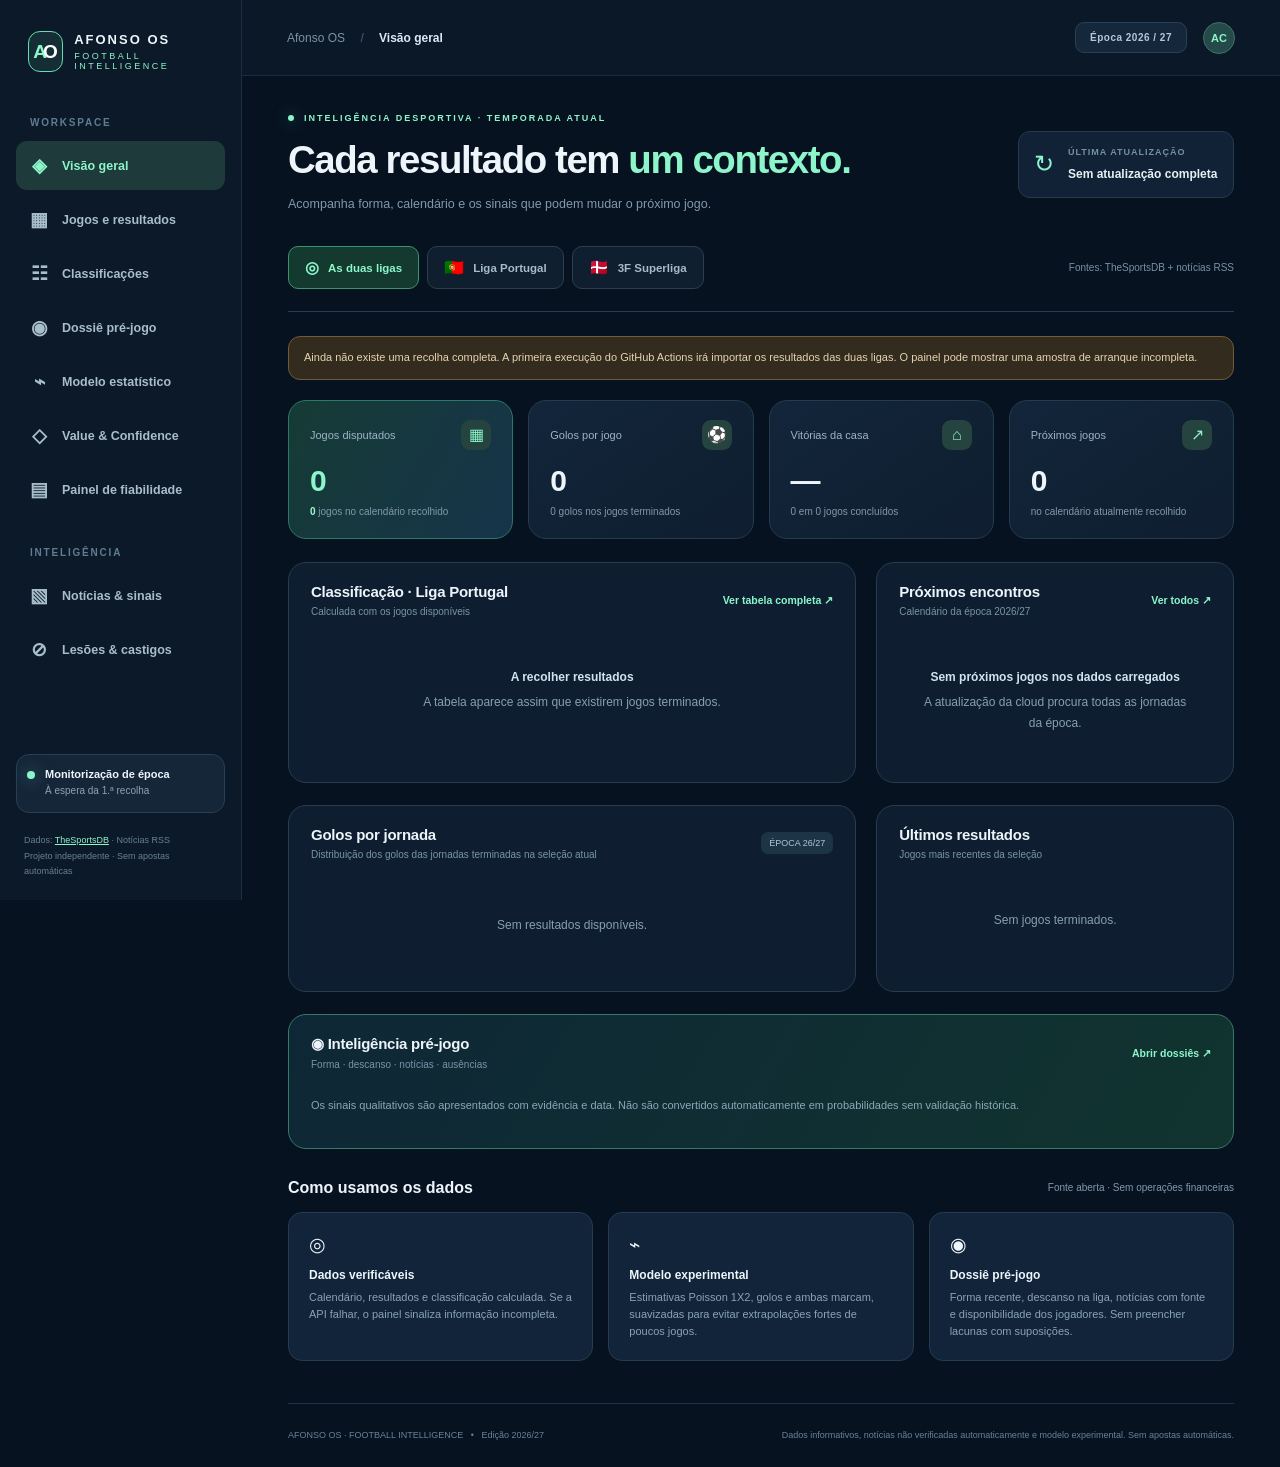
==== app/index.html @ 594c8b94 "ui(v5): add direct Value & Confidence simulator navigation" ====
<!doctype html>
<html lang="pt-PT">
<head>
  <meta charset="utf-8" />
  <meta name="viewport" content="width=device-width,initial-scale=1,viewport-fit=cover" />
  <meta name="theme-color" content="#081220" />
  <meta name="description" content="Afonso OS Football Lab — dados pré-jogo: resultados, forma, descanso, notícias, lesões e castigos nas ligas portuguesa e dinamarquesa." />
  <title>Afonso OS · Football Lab 26/27</title>
  <link rel="stylesheet" href="style.css" />
</head>
<body>
  <div class="shell">
    <aside class="sidebar" id="sidebar">
      <div class="brand"><div class="brand-symbol">A<span>O</span></div><div><b>AFONSO OS</b><small>FOOTBALL INTELLIGENCE</small></div></div>
      <div class="side-group-label">WORKSPACE</div>
      <nav class="side-nav" aria-label="Navegação principal">
        <button class="nav-item active" data-view="overview"><span class="nicon">◈</span> Visão geral</button>
        <button class="nav-item" data-view="matches"><span class="nicon">▦</span> Jogos e resultados</button>
        <button class="nav-item" data-view="table"><span class="nicon">☷</span> Classificações</button>
        <button class="nav-item" data-view="briefings"><span class="nicon">◉</span> Dossiê pré-jogo</button>
        <button class="nav-item" data-view="model"><span class="nicon">⌁</span> Modelo estatístico</button>
        <button class="nav-item" data-view="value"><span class="nicon">◇</span> Value &amp; Confidence</button>
        <button class="nav-item" data-view="reliability"><span class="nicon">▤</span> Painel de fiabilidade</button>
      </nav>
      <div class="side-group-label">INTELIGÊNCIA</div>
      <nav class="side-nav">
        <button class="nav-item" data-view="news"><span class="nicon">▧</span> Notícias & sinais</button>
        <button class="nav-item" data-view="absences"><span class="nicon">⊘</span> Lesões & castigos</button>
      </nav>
      <div class="side-bottom">
        <div class="status-card"><span class="pulse"></span><div><b>Monitorização de época</b><small id="side-status">A carregar dados…</small></div></div>
        <div class="sidebar-note">Dados: <a href="https://www.thesportsdb.com/" target="_blank" rel="noopener noreferrer">TheSportsDB</a> · Notícias RSS<br/>Projeto independente · Sem apostas automáticas</div>
      </div>
    </aside>

    <main class="main">
      <header class="topbar">
        <div class="top-left"><button id="menu-button" class="icon-button mobile-only" aria-label="Abrir menu">☰</button><div class="breadcrumb">Afonso OS <span>/</span> <b id="view-breadcrumb">Visão geral</b></div></div>
        <div class="top-right"><span class="pill pale">Época 2026 / 27</span><span class="avatar">AC</span></div>
      </header>
      <div class="content">
        <section class="intro">
          <div><div class="eyebrow"><span class="live-indicator"></span> INTELIGÊNCIA DESPORTIVA · TEMPORADA ATUAL</div><h1 id="page-title">A tua visão do futebol, <em>baseada em dados.</em></h1><p id="page-subtitle">Conhece os fatores que podem alterar um jogo: forma, descanso, notícias e disponibilidade dos jogadores.</p></div>
          <div class="sync-card"><span class="sync-icon">↻</span><div><small>ÚLTIMA ATUALIZAÇÃO</small><strong id="updated-at">A verificar…</strong></div></div>
        </section>

        <div class="league-filter" role="group" aria-label="Filtrar competição">
          <button data-league="all" class="league-pill active"><span class="league-flag">◎</span> As duas ligas</button>
          <button data-league="pt" class="league-pill"><span class="league-flag">🇵🇹</span> Liga Portugal</button>
          <button data-league="dk" class="league-pill"><span class="league-flag">🇩🇰</span> 3F Superliga</button>
          <span class="league-spacer"></span><span class="small-source">Fontes: TheSportsDB + notícias RSS</span>
        </div>

        <div id="warning" class="warning hidden" role="status"></div>
        <div id="view"></div>
        <footer class="footer"><span>AFONSO OS · FOOTBALL INTELLIGENCE <span class="dot-separator">•</span> Edição 2026/27</span><span>Dados informativos, notícias não verificadas automaticamente e modelo experimental. Sem apostas automáticas.</span></footer>
      </div>
    </main>
  </div>
  <script src="app.js" defer></script>
</body>
</html>
---- app/style.css ----
:root{--bg:#071220;--panel:#0e1d2e;--panel2:#12243a;--edge:#22374b;--text:#edf5fb;--muted:#8398ac;--mint:#8cf6ca;--mintdark:#164538;--gold:#e7bd78;--navy:#0a1726;--red:#ff9d9d;--radius:18px}*{box-sizing:border-box}html{scroll-behavior:smooth}body{margin:0;background:var(--bg);color:var(--text);font-family:Inter,-apple-system,BlinkMacSystemFont,"Segoe UI",Arial,sans-serif;-webkit-font-smoothing:antialiased}button,input,select{font:inherit}button{cursor:pointer}a{color:var(--mint)}.shell{min-height:100vh;display:flex}.sidebar{width:242px;background:#0c1929;border-right:1px solid #1a2d40;flex-shrink:0;display:flex;flex-direction:column;padding:28px 16px 20px;position:sticky;top:0;height:100vh}.brand{display:flex;align-items:center;gap:11px;padding:3px 12px 41px}.brand-symbol{display:flex;align-items:center;justify-content:center;width:41px;height:41px;border:1px solid #66dcb0;border-radius:12px;color:#8cf6ca;font-weight:900;font-size:19px;letter-spacing:-4px;padding-right:4px;background:#152e35}.brand-symbol span{color:white}.brand b{font-size:13px;letter-spacing:2px;display:block}.brand small{display:block;font-size:9px;letter-spacing:2.5px;color:var(--mint);margin-top:4px}.side-group-label{padding:0 14px;color:#5f7c91;font-size:10px;letter-spacing:1.8px;font-weight:750;margin:4px 0 13px}.side-nav{display:flex;flex-direction:column;gap:5px;margin-bottom:29px}.nav-item{text-align:left;display:flex;align-items:center;gap:14px;width:100%;padding:13px 14px;border-radius:11px;background:transparent;color:#a8bdca;border:0;font-size:12.5px;font-weight:600}.nav-item:hover{background:#172a3d;color:white}.nav-item.active{background:#1e3a3a;color:var(--mint)}.nicon{font-size:19px;display:inline-flex;align-items:center;justify-content:center;width:18px;font-weight:600}.integration-dot{margin-left:auto;width:7px;height:7px;border:1px solid #efc06b;border-radius:50%}.side-bottom{margin-top:auto}.status-card{display:flex;align-items:start;gap:10px;background:#152639;border:1px solid #264057;border-radius:13px;padding:13px 10px}.status-card b{font-size:11px;display:block}.status-card small{color:#8ba3b7;font-size:10px;line-height:1.6;margin-top:3px;display:block}.pulse,.live-indicator{width:8px;height:8px;border-radius:50%;background:var(--mint);box-shadow:0 0 15px #57deb889;display:inline-block;flex-shrink:0;margin-top:3px}.sidebar-note{font-size:9px;color:#688092;line-height:1.75;padding:20px 8px 0}.main{min-width:0;width:calc(100% - 242px)}.topbar{height:76px;border-bottom:1px solid #172b3e;display:flex;align-items:center;justify-content:space-between;padding:0 45px;background:#0b1828}.breadcrumb{font-size:12px;color:#7b92a6}.breadcrumb span{margin:0 12px;color:#476178}.breadcrumb b{font-weight:600;color:#dceaf4}.top-right,.top-left{display:flex;align-items:center;gap:16px}.pill{display:inline-flex;border-radius:9px;padding:9px 14px;font-size:10px;letter-spacing:.5px;font-weight:750}.pill.pale{background:#15283b;border:1px solid #284057;color:#b3c7d8}.avatar{height:32px;width:32px;border-radius:50%;background:#244b49;color:var(--mint);display:flex;align-items:center;justify-content:center;font-size:11px;font-weight:700;border:1px solid #3f7166}.content{max-width:1470px;margin:auto;padding:37px 46px 25px}.intro{display:flex;justify-content:space-between;align-items:center;gap:20px;margin-bottom:31px}.eyebrow{font-size:9px;color:var(--mint);letter-spacing:2px;font-weight:800;display:flex;align-items:center;gap:10px;margin-bottom:15px}.eyebrow .live-indicator{width:6px;height:6px;margin:0}h1{font-size:clamp(27px,3vw,39px);letter-spacing:-1.4px;line-height:1.17;margin:0 0 11px;font-weight:780}h1 em{font-style:normal;color:var(--mint)}.intro p{font-size:12.5px;color:var(--muted);margin:0;line-height:1.7}.sync-card{display:flex;align-items:center;gap:14px;min-width:216px;border:1px solid #263a4b;background:#112236;border-radius:12px;padding:15px}.sync-icon{font-size:24px;color:var(--mint)}.sync-card small{display:block;color:#7490a6;font-size:9px;font-weight:800;letter-spacing:1px;margin-bottom:7px}.sync-card strong{font-size:12px;color:#e6f1f5;font-weight:600}.league-filter{border-bottom:1px solid #273c4e;display:flex;align-items:center;gap:8px;padding-bottom:22px;margin-bottom:24px;flex-wrap:wrap}.league-pill{border:1px solid #2b3e50;border-radius:10px;background:#101f30;color:#a7bbcb;display:flex;align-items:center;gap:9px;padding:11px 16px;font-size:11.5px;font-weight:650}.league-pill.active{background:#14392f;color:var(--mint);border-color:#3a936c}.league-pill:hover{border-color:#67b89d}.league-flag{font-size:16px}.league-spacer{flex:1}.small-source{font-size:10px;color:#7990a4}.cards{display:grid;grid-template-columns:repeat(4,minmax(0,1fr));gap:15px;margin:20px 0 23px}.stat-card{background:linear-gradient(145deg,#12253a,#0f1e30);border:1px solid #253c4e;border-radius:var(--radius);padding:19px 21px;min-width:0;position:relative;overflow:hidden}.stat-card .stat-top{font-size:11px;color:#9cb4c5;display:flex;justify-content:space-between;align-items:center;gap:8px}.stat-icon{width:30px;height:30px;display:flex;align-items:center;justify-content:center;border-radius:9px;background:#25433f;color:var(--mint);font-size:16px}.stat-num{font-size:30px;font-weight:780;letter-spacing:-1px;margin:14px 0 7px}.stat-detail{color:#7f98aa;font-size:10px;line-height:1.4}.stat-detail b{color:#a0f9d4}.stat-card.featured{background:linear-gradient(120deg,#153b35,#16344a);border-color:#2e786b}.stat-card.featured .stat-num{color:var(--mint)}.split{display:grid;grid-template-columns:minmax(0,1.35fr) minmax(285px,.85fr);gap:20px;margin-bottom:22px}.panel{border:1px solid #273c4f;border-radius:var(--radius);background:#0e1e30;overflow:hidden;min-width:0}.panel-header{padding:20px 22px 16px;display:flex;align-items:center;justify-content:space-between;gap:12px}.panel-header h2{font-size:15px;letter-spacing:-.25px;font-weight:720;margin:0}.panel-header p{font-size:10px;color:#7894a8;margin:6px 0 0}.link-button{border:0;background:none;color:var(--mint);font-size:10.5px;font-weight:700;padding:6px 0;white-space:nowrap}.table-scroll{overflow-x:auto;width:100%}table{border-collapse:collapse;width:100%;white-space:nowrap;text-align:left}th{font-size:10px;text-transform:uppercase;letter-spacing:.8px;color:#6e889b;padding:12px 18px;border-bottom:1px solid #24394b;font-weight:750}td{padding:12px 18px;border-bottom:1px solid #1c3042;font-size:11px;color:#c8d9e5}tr:last-child td{border-bottom:0}tbody tr:hover{background:#14283b}td.team-cell{font-weight:730;color:#e4eff7}.rank{color:#6b889c;font-weight:700;display:inline-block;min-width:24px}.rank.top{color:var(--mint)}.tiny-shield{height:22px;width:22px;min-width:22px;display:inline-flex;align-items:center;justify-content:center;background:#233f50;border-radius:7px;font-size:10px;font-weight:800;color:#e2f4f6;margin-right:9px}.team-name{display:inline-flex;align-items:center}.text-right{text-align:right}.points{font-weight:800;color:#eff9f4}.form-cell{display:flex;gap:3px}.form-dot{width:18px;height:18px;border-radius:5px;display:inline-flex;align-items:center;justify-content:center;font-size:9px;font-weight:800;background:#314556;color:#d5e6ef}.form-dot.w{background:#1c5b46;color:#9bffd0}.form-dot.l{background:#5a2c3a;color:#ffc1c3}.form-dot.d{background:#4f4931;color:#ffe0a5}.match-list{padding:0 18px 15px}.match-item{display:flex;align-items:center;gap:10px;border:1px solid #233b4b;border-radius:11px;background:#122638;margin-bottom:9px;padding:15px 13px;min-width:0}.match-date{font-size:9px;line-height:1.5;color:#869fb0;width:68px;flex-shrink:0}.match-clubs{min-width:0;flex:1;font-size:11px;font-weight:700;display:grid;gap:5px}.match-clubs div{display:flex;justify-content:space-between;gap:12px;min-width:0}.match-clubs strong{overflow:hidden;text-overflow:ellipsis;white-space:nowrap}.score{font-size:14px;font-weight:800;color:var(--mint);min-width:17px;text-align:center}.match-pill{font-size:8px;letter-spacing:.3px;color:#a3bad0;background:#20384c;padding:5px 7px;border-radius:7px}.match-league{font-size:9px;color:#7895aa}.empty{padding:34px 24px;color:#879fb1;font-size:12px;text-align:center;line-height:1.7}.empty b{display:block;color:#d0e5f0;margin-bottom:5px}.section-heading{display:flex;justify-content:space-between;align-items:center;gap:10px;margin:30px 0 15px}.section-heading h2{font-size:16px;margin:0}.section-heading small{color:var(--muted);font-size:10px}.insights{display:grid;grid-template-columns:repeat(3,minmax(0,1fr));gap:15px;margin-bottom:24px}.insight-card{border-radius:14px;background:#112439;border:1px solid #253c4f;padding:20px;min-height:148px}.insight-icon{font-size:19px;margin-bottom:12px}.insight-card h3{font-size:12px;font-weight:750;margin:0 0 7px}.insight-card p{font-size:11px;color:#8aa3b3;line-height:1.55;margin:0}.warning{border:1px solid #6e5b37;border-radius:12px;padding:12px 15px;background:#332b1e;color:#e6d4af;font-size:11px;line-height:1.6;margin:4px 0 20px}.warning.hidden{display:none}.footer{display:flex;align-items:center;justify-content:space-between;gap:10px;border-top:1px solid #1e3244;margin-top:42px;padding-top:24px;font-size:9px;line-height:1.6;color:#668399}.dot-separator{margin:0 5px}.toolbar{display:flex;justify-content:space-between;align-items:center;gap:12px;margin-bottom:18px;flex-wrap:wrap}.searchbox,.filter-select,.input{background:#13273b;border:1px solid #304458;color:#e6f1f6;border-radius:10px;padding:11px 12px;font-size:12px;outline:none}.searchbox{width:260px;max-width:100%}.filter-select{min-width:145px}.input{width:100%}.searchbox:focus,.filter-select:focus,.input:focus{border-color:#79d9b2}.input::placeholder{color:#718da2}.grid-2{display:grid;grid-template-columns:1fr 1fr;gap:18px}.pill-label{border-radius:8px;padding:6px 9px;font-size:9px;font-weight:700;color:#adf1d4;background:#1b473a;display:inline-block}.subhead{font-size:13px;color:#e6f5fb;font-weight:750;margin:0 0 8px}.muted{font-size:11px;line-height:1.6;color:#8da7b7}.body-pad{padding:22px}.choice-label{display:block;font-size:10px;color:#9fb5c3;font-weight:650;margin:0 0 8px}.field{margin-bottom:16px}.primary-button{background:#88f3c4;border:1px solid #88f3c4;color:#0b2720;border-radius:10px;font-size:11px;padding:12px 17px;font-weight:800}.primary-button:hover{background:#aafcdb}.secondary-button{background:#172d40;color:#c9e1e9;border:1px solid #345064;border-radius:10px;font-size:11px;padding:12px 17px;font-weight:750}.secondary-button:hover{background:#204158}.prob-row{display:grid;grid-template-columns:77px 1fr 50px;align-items:center;gap:12px;margin:17px 0;font-size:11px}.prob-bar{background:#23394b;height:10px;border-radius:99px;overflow:hidden}.prob-bar>span{display:block;background:linear-gradient(90deg,#469a87,#8bf6ca);height:100%;border-radius:99px}.prob-row b{text-align:right}.callout{padding:17px;background:#17302e;border:1px solid #31594e;border-radius:12px;color:#b9e9dc;font-size:11px;line-height:1.6}.link-external{display:inline-flex;align-items:center;gap:8px;border:1px solid #446b59;background:#193c32;color:#9af7cc;border-radius:10px;padding:12px 15px;font-size:11px;font-weight:800;text-decoration:none}.link-external:hover{background:#285c4b}.odds-grid{display:grid;grid-template-columns:repeat(3,1fr);gap:12px}.odds-grid label{font-size:10px;color:#98afbd;display:block}.odds-grid input{margin-top:8px}.ev-output{margin-top:17px}.ev-item{display:flex;justify-content:space-between;align-items:center;padding:12px 0;border-bottom:1px solid #274354;font-size:11px}.ev-item:last-child{border-bottom:none}.ev-item b{font-weight:850}.negative{color:#ffaaa6}.positive{color:#95f5c3}.chart-bars{display:flex;align-items:end;gap:7px;height:125px;padding:10px 0 0}.chart-bar-wrap{display:flex;flex-direction:column;align-items:center;flex:1;height:100%;min-width:0;justify-content:end}.chart-bar{width:100%;max-width:32px;min-height:3px;background:linear-gradient(180deg,#96f9d2,#348c83);border-radius:5px 5px 1px 1px}.chart-label{height:18px;font-size:9px;margin-top:7px;color:#7f9aac;white-space:nowrap}.chart-val{font-size:9px;color:#bce4d3;margin-bottom:4px}.tag{font-size:9px;background:#1d3447;padding:6px 8px;border-radius:7px;color:#aec6d6}.detail-stack{display:flex;gap:7px;flex-wrap:wrap;margin-bottom:12px}.section-row{display:flex;justify-content:space-between;gap:12px;align-items:center;margin-bottom:9px}.mobile-only{display:none}.table-chip{font-size:9px;color:#a9bfce;border:1px solid #345066;border-radius:7px;padding:4px 7px}.model-note{margin-top:20px}.stat-caption{font-size:10px;color:#7d98aa;margin-top:7px}.big-prob{display:flex;gap:12px;margin:14px 0 20px}.big-prob>div{flex:1;background:#193045;border:1px solid #2e495a;padding:13px;border-radius:10px;text-align:center}.big-prob b{display:block;font-size:21px;color:#a4f5d1;margin-bottom:4px}.big-prob small{font-size:10px;color:#9cb6c4}.result-score{font-weight:900;color:#e6f7eb;font-size:14px}.limit-note{color:#e6c48c;background:#3d3223;border:1px solid #6b5537;border-radius:10px;padding:13px;font-size:11px;line-height:1.7}.nowrap{white-space:nowrap}
@media(max-width:1160px){.content{padding:29px}.topbar{padding:0 29px}.cards{grid-template-columns:repeat(2,minmax(0,1fr))}.split{grid-template-columns:1fr}.insights{grid-template-columns:1fr 1fr}.sync-card{min-width:190px}}
@media(max-width:800px){.sidebar{position:fixed;z-index:15;top:0;left:0;transform:translateX(-101%);transition:transform .2s;box-shadow:20px 0 60px #0008}.sidebar.open{transform:translateX(0)}.main{width:100%}.mobile-only{display:inline-flex}.topbar{padding:0 18px;height:61px}.content{padding:25px 18px}.intro{align-items:flex-start}.sync-card{display:none}.breadcrumb{font-size:11px}.icon-button{border:1px solid #2e4558;border-radius:7px;padding:7px;background:#183045;color:#d3e6ec}.pill.pale{font-size:9px;padding:8px}.league-pill{padding:10px 12px}.footer{flex-direction:column;align-items:start}.grid-2{grid-template-columns:1fr}}
@media(max-width:480px){h1{font-size:30px;line-height:1.2}.cards{gap:10px}.stat-card{padding:15px 12px}.stat-num{font-size:27px}.stat-top{font-size:10px}.insights{grid-template-columns:1fr}.match-date{width:54px}.panel-header{padding:18px 16px}.odds-grid{gap:6px}.odds-grid input{padding:9px 6px}.content{padding:22px 13px}.league-filter{gap:7px}.league-pill{font-size:10px}.league-spacer,.small-source{display:none}}

/* Football Intelligence v2 */
.intel-banner{margin:8px 0 20px;border-color:#377a68;background:linear-gradient(120deg,#0e2736,#11342f)}
.intel-callout{margin:7px 0 20px}.intel-callout b{display:block;margin-bottom:5px}
.compact-cards{grid-template-columns:repeat(2,minmax(0,1fr))}.text-status{font-size:15px!important;letter-spacing:0!important}
.intelligence-list{padding:0 17px 15px;max-height:720px;overflow:auto}
.news-item{padding:16px 7px;border-bottom:1px solid #23394b}.news-item:last-child{border:0}
.news-meta{display:flex;align-items:center;flex-wrap:wrap;gap:8px;color:#829eaf;font-size:10px;margin-bottom:9px}
.chip{display:inline-block;border:1px solid #365167;background:#1a3446;color:#c5dce7;border-radius:7px;padding:5px 8px;font-size:9px;white-space:nowrap}
.chip-dark{color:#8df2c6;background:#1d3b36;border-color:#315d50}
.news-title{font-size:12px;font-weight:750;line-height:1.5;color:#e5f8ef;text-decoration:none}.news-title:hover{text-decoration:underline}
.news-detail{font-size:10px;color:#8ca7b7;margin-top:8px;line-height:1.6}.news-detail b{color:#ecc68d}
.absence-row{padding:15px 7px;border-bottom:1px solid #23394b;display:flex;justify-content:space-between;gap:12px}
.absence-row strong{font-size:12px}.absence-info{display:flex;flex-direction:column;align-items:end;gap:7px;text-align:right}
.news-source{font-size:10px;color:#8ef1c7}.source-note{margin:15px 0;color:#7b97aa;font-size:11px;line-height:1.6}
.brief-head{border:1px solid #2f5a59;background:linear-gradient(115deg,#133d37,#143049);border-radius:14px;padding:22px;margin-bottom:18px}
.brief-head h2{font-size:22px;margin:13px 0 6px}.brief-head .versus{font-size:13px;color:#9ab2c6;padding:0 9px}
.snapshot-pair{display:grid;grid-template-columns:repeat(2,minmax(0,1fr));gap:18px;margin-bottom:18px}
.team-snapshot{background:#102438;border:1px solid #2a4154;border-radius:14px;padding:20px;min-width:0}
.team-snapshot h3{font-size:15px;margin:0 0 14px}.snap-grid{display:grid;grid-template-columns:1fr 1fr;gap:11px}
.snap-grid>div{padding:11px 12px;border-radius:9px;background:#1b3347}
.snap-grid strong{display:block;font-size:13px;color:#b5fbd9;white-space:nowrap;overflow:hidden;text-overflow:ellipsis}
.snap-grid small{display:block;font-size:9px;color:#9ab0c0;margin-top:6px;line-height:1.35}
.snap-foot{font-size:10px;color:#9fb7c7;margin-top:15px}.risk-strip{padding:10px;background:#4a3525;color:#f8d19a;font-size:10px;border-radius:8px;margin-top:12px}
@media(max-width:800px){.snapshot-pair{grid-template-columns:1fr}.absence-row{flex-direction:column}.absence-info{align-items:start;text-align:left}}
@media(max-width:480px){.compact-cards{grid-template-columns:1fr}.brief-head h2{font-size:18px}.snap-grid{gap:7px}.snap-grid>div{padding:9px}}


/* Football Intelligence v3: probability distribution and market signal */
.fi-prob-section{margin:16px 0 19px}
.fi-prob-legend{display:flex;justify-content:space-between;flex-wrap:wrap;gap:8px 12px;margin-bottom:10px;color:#adc5d6;font-size:11px}
.fi-prob-legend span{display:inline-flex;align-items:center;gap:6px}
.fi-prob-legend strong{color:#eff9ff;font-variant-numeric:tabular-nums}
.fi-dot{display:inline-block;width:9px;height:9px;border-radius:50%;flex:none}
.fi-home{background:#37b795}
.fi-draw{background:#e0b35c}
.fi-away{background:#6e99df}
.fi-prob-strip{display:flex;overflow:hidden;min-height:18px;border-radius:999px;background:#21374b;box-shadow:inset 0 1px 2px #0005}
.fi-prob-strip span{display:block;min-width:0;transition:width .35s ease}
.fi-prob-strip span+span{border-left:2px solid #0a1e2b}
.fi-market-card{padding:16px 17px;margin:18px 0;border-radius:13px;background:#102d35;border:1px solid #326c6b}
.fi-market-title{display:flex;align-items:center;justify-content:space-between;gap:9px;margin-bottom:9px;color:#c6dfdf;font-size:11px;font-weight:700}
.fi-market-tag{font-size:9px;letter-spacing:.055em;color:#b4f5dd;border:1px solid #427e77;border-radius:5px;padding:5px 7px;white-space:nowrap}
.fi-market-card>strong{display:block;color:#ebfff6;font-size:14px;line-height:1.5}
.fi-market-details{color:#b8e7d7;font-size:11px;margin-top:9px}
.fi-market-card p{color:#9fb5bd;line-height:1.6;font-size:10px;margin:10px 0 0}
@media(max-width:540px){.fi-prob-legend{font-size:10px}.fi-market-card{padding:13px}.fi-market-title{align-items:start}.fi-prob-strip{min-height:16px}}

/* v3.1 markets derived from free historical goal scores */
.fi-extra{margin:18px 0;border:1px solid #29475b;border-radius:13px;padding:16px;background:#0d2434}
.fi-extra-head h3{margin:0 0 5px;font-size:14px;color:#e7f6fc}
.fi-extra-head p{margin:0 0 14px;color:#9ab3c3;font-size:11px}
.fi-extra-grid{display:grid;grid-template-columns:repeat(2,minmax(0,1fr));gap:9px}
.fi-extra-item{border:1px solid #284356;background:#132f40;border-radius:9px;padding:11px;min-width:0}
.fi-extra-item small{display:block;text-transform:uppercase;letter-spacing:.07em;color:#8cadc1;font-size:9px}
.fi-extra-item strong{display:block;font-size:11px;color:#edf9ff;margin:7px 0}
.fi-extra-item div{display:flex;justify-content:space-between;gap:10px;align-items:center;font-size:10px;color:#a6c5cc}
.fi-extra-item b{font-size:15px;color:#95f3d2;font-variant-numeric:tabular-nums}
.fi-extra-note{margin-top:13px;font-size:10px;line-height:1.5}
@media(max-width:520px){.fi-extra{padding:12px}.fi-extra-grid{grid-template-columns:1fr}.fi-extra-item div{gap:5px}}


/* v3.2: market-by-market backtesting */
.fi-audit-panel{margin-top:20px;overflow:hidden}
.fi-audit-panel>.body-pad>p{line-height:1.65}
.fi-audit-group{border:1px solid #284457;border-radius:10px;background:#102838;margin-top:12px;overflow:hidden}
.fi-audit-group>summary{cursor:pointer;list-style:none;padding:14px 16px;display:flex;justify-content:space-between;align-items:center;font-size:12px;font-weight:700;color:#ddf1fa}
.fi-audit-group>summary::-webkit-details-marker{display:none}
.fi-audit-group>summary:after{content:"⌄";color:#9db8cb;margin-left:8px}
.fi-audit-group[open]>summary:after{content:"⌃"}
.fi-audit-group>summary span{font-size:10px;color:#8ba9bb;font-weight:400}
.fi-audit-group .table-scroll{padding:0 10px 12px}
.fi-audit-group table{font-variant-numeric:tabular-nums;min-width:520px}
.fi-audit-group table th,.fi-audit-group table td{padding:10px 8px}
.fi-market-name{min-width:135px}
.fi-market-name small{display:block;margin-top:5px;color:#9bb4c4;font-size:9px;font-weight:400}
.fi-bin-details{margin-top:6px}
.fi-bin-details summary{cursor:pointer;color:#98dcca;font-size:9px}
.fi-bin-details>div{display:flex;flex-direction:column;gap:3px;font-size:9px;line-height:1.5;margin-top:6px;color:#a4bdcd}
.fi-extra-item em{display:block;font-style:normal;color:#a9c6cf;font-size:9px;margin-top:7px;line-height:1.3}


/* Football Intelligence v4 — reliability (without misleading red/green verdicts) */
.fi-rel-panel{margin-top:4px}
.fi-reliability-top{display:grid;grid-template-columns:minmax(0,1.6fr) minmax(170px,1fr);gap:14px;align-items:start}
.fi-reliability-primary label{display:block;font-size:11px;color:#b9d5e4;font-weight:650;margin-bottom:9px}
.fi-reliability-primary select{width:100%;max-width:410px}
.fi-reliability-primary p{margin:12px 0 0;font-size:10px;line-height:1.6}
.fi-rel-status{border:1px solid #3d6577;border-radius:11px;padding:16px;background:#142e40}
.fi-rel-status small{color:#9ebcc8;font-size:9px;letter-spacing:.08em}
.fi-rel-status strong{display:block;font-size:16px;margin:9px 0;color:#f0f8fa}
.fi-rel-status span{color:#a8c2cc;font-size:11px}
.fi-reliability-kpis{display:grid;grid-template-columns:repeat(4,minmax(0,1fr));gap:10px;margin:19px 0}
.fi-reliability-kpis>div{background:#142d40;padding:15px;border:1px solid #2d485b;border-radius:10px;min-width:0}
.fi-reliability-kpis small{display:block;color:#9eb7c6;font-size:10px;line-height:1.4}
.fi-reliability-kpis strong{display:block;font-size:19px;color:#e8f7f8;margin-top:8px;font-variant-numeric:tabular-nums}
.fi-rel-caveat{font-size:10px;line-height:1.6}
.fi-rel-grid{display:grid;grid-template-columns:1fr 1fr;gap:15px;margin-top:18px}
.fi-rel-column{background:#10293c;border:1px solid #29485b;border-radius:12px;padding:16px;min-width:0}
.fi-rel-column h3,.fi-rel-seasons h3,.fi-rel-ledger h3{font-size:13px;color:#e3f3f6;margin:0 0 14px}
.fi-calib-legend{display:flex;align-items:center;gap:6px;flex-wrap:wrap;margin-bottom:17px;font-size:10px;color:#9cbdcc}
.fi-calib-pred-color,.fi-calib-real-color{width:10px;height:10px;border-radius:50%}
.fi-calib-pred-color{background:#5c9bdf}.fi-calib-real-color{background:#37b795;margin-left:6px}
.fi-calibration-row{margin-bottom:14px}
.fi-calib-meta{display:flex;justify-content:space-between;gap:10px;color:#b7d0df;font-size:10px;margin-bottom:7px}
.fi-calib-meta span+span{font-size:9px;color:#8faebf;text-align:right}
.fi-calib-track{height:8px;background:#213d53;border-radius:100px;margin-top:4px;overflow:hidden}
.fi-calib-track span{display:block;height:100%;border-radius:100px}
.fi-calib-pred{background:#5c9bdf}.fi-calib-real{background:#37b795}
.fi-rel-seasons,.fi-rel-ledger{margin-top:20px;background:#0f2738;border:1px solid #2b485a;border-radius:12px;padding:16px}
.fi-season-grid{display:grid;grid-template-columns:repeat(5,minmax(0,1fr));gap:9px}
.fi-season{background:#193549;border-radius:9px;padding:12px;min-width:0}
.fi-season strong{display:block;color:#ebf6fd;font-size:12px}
.fi-season span{display:block;font-size:11px;margin:8px 0;color:#c5dbe6}
.fi-season small{font-size:10px;color:#9eafba}
.fi-rel-ledger .fi-reliability-kpis{grid-template-columns:repeat(2,minmax(0,1fr))}
@media(max-width:960px){.fi-rel-grid{grid-template-columns:1fr}.fi-season-grid{grid-template-columns:repeat(3,minmax(0,1fr))}}
@media(max-width:650px){.fi-reliability-top{grid-template-columns:1fr}.fi-reliability-kpis{grid-template-columns:repeat(2,minmax(0,1fr))}.fi-season-grid{grid-template-columns:repeat(2,minmax(0,1fr))}.fi-calib-meta{flex-direction:column;gap:3px}}

/* v4.1 Data integrity and independent test panel */
.fi-v41-panel{margin-top:20px}
.fi-v41-storage{padding:15px 17px;border-radius:10px;background:#122f42;border:1px solid #365b6c;margin-bottom:17px}
.fi-v41-storage strong{display:block;font-size:12px;color:#d8f3f4}
.fi-v41-storage p{font-size:10px;line-height:1.6;color:#adc2cf;margin:7px 0 0}
.fi-v41-two{display:grid;grid-template-columns:repeat(2,minmax(0,1fr));gap:13px}
.fi-v41-box{border:1px solid #294a5d;background:#102b3b;border-radius:12px;padding:16px;min-width:0}
.fi-v41-box h3{font-size:13px;color:#e1f3f6;margin:0 0 12px}
.fi-v41-box p{font-size:11px;line-height:1.6}
.fi-v41-box .table-scroll table{min-width:320px}
.fi-v41-box .table-scroll td,.fi-v41-box .table-scroll th{font-size:10px;padding:9px 6px}
.fi-v41-stages{display:grid;grid-template-columns:repeat(3,minmax(0,1fr));gap:7px;margin:12px 0}
.fi-v41-stages span{background:#1a394b;border-radius:8px;padding:10px;color:#a7c2d0;font-size:10px;line-height:1.7}
.fi-v41-stages b{color:#e4f6fa;font-size:12px}
.fi-v41-kpis{display:grid;grid-template-columns:repeat(2,minmax(0,1fr));gap:7px;margin:15px 0}
.fi-v41-kpis div{background:#193b49;padding:11px;border-radius:8px}
.fi-v41-kpis small{display:block;font-size:9px;color:#9db8c5}
.fi-v41-kpis b{display:block;font-size:16px;color:#e4f7f3;margin-top:7px}
@media(max-width:760px){.fi-v41-two{grid-template-columns:1fr}}

.fi-v41-scraper{padding:15px 17px;margin-bottom:16px;border:1px solid #365b6c;border-radius:10px;background:#142e3e}
.fi-v41-scraper h3{font-size:13px;color:#d7f0f2;margin:0 0 9px}
.fi-v41-scraper p{font-size:10px;line-height:1.5;margin:6px 0}
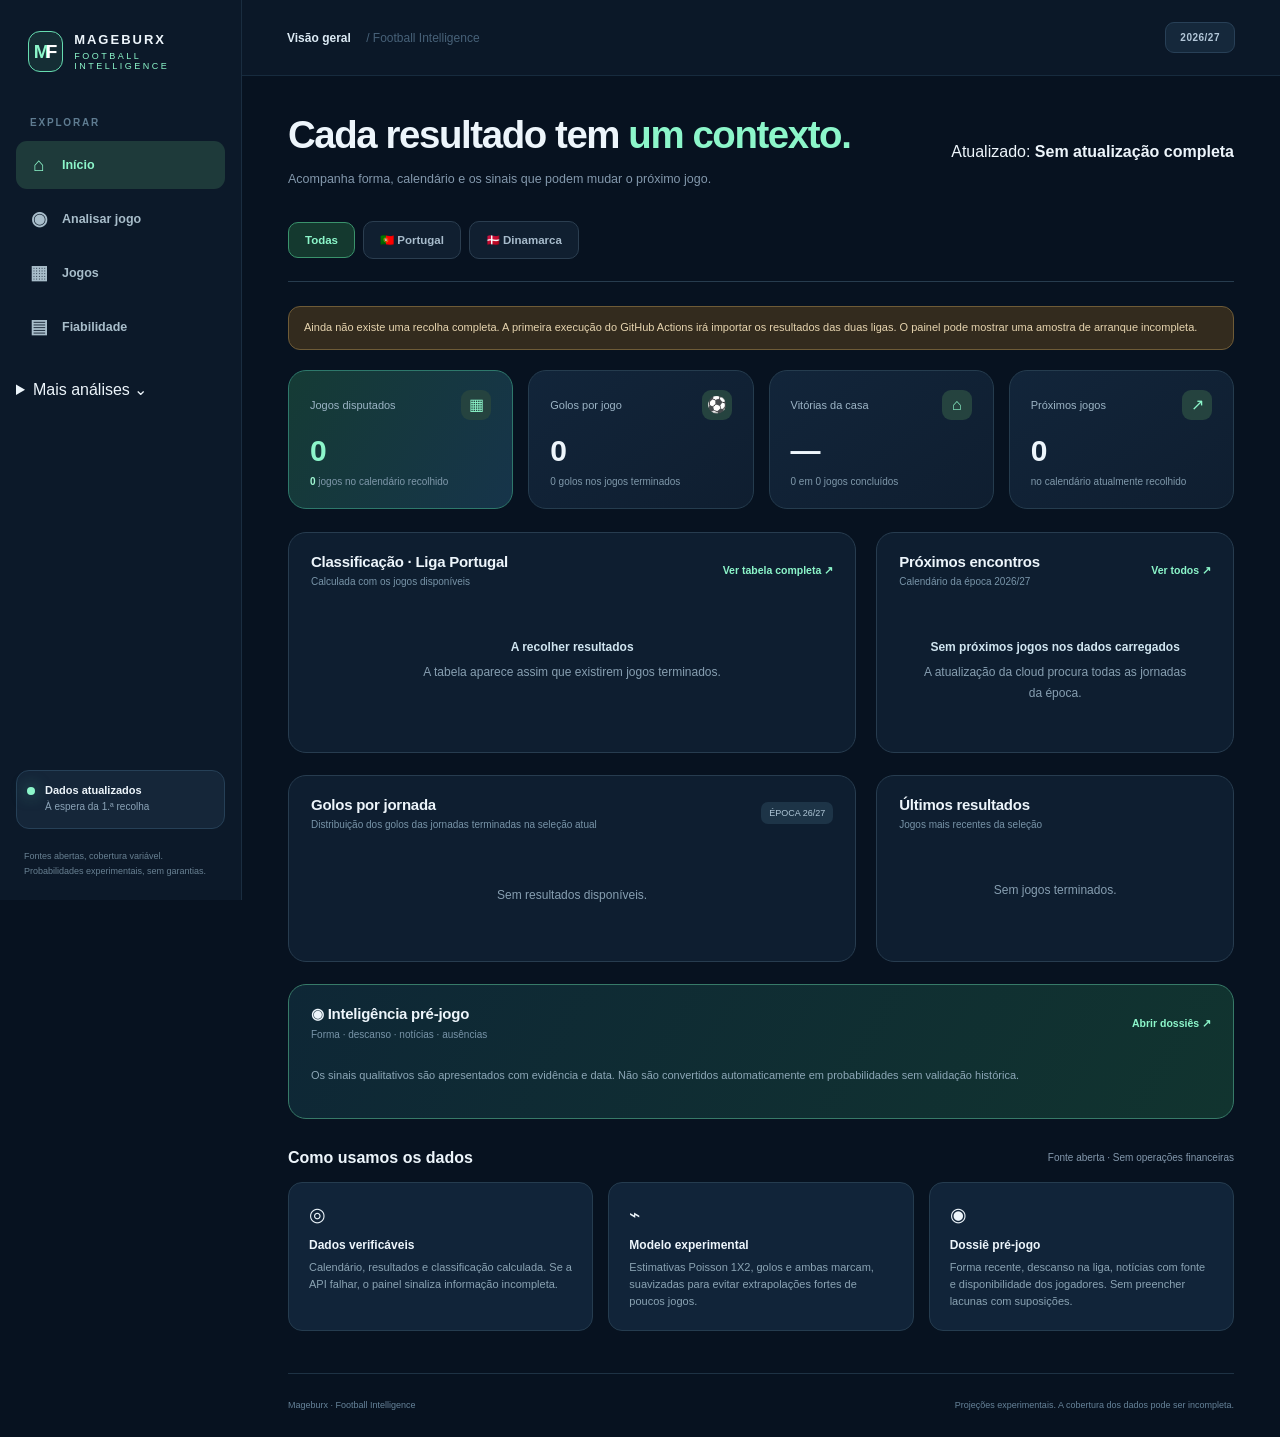
==== commit a030f028: "ui: clear four-entry navigation and simplified responsive shell" ====
--- a/app/index.html
+++ b/app/index.html
@@ -1,59 +1,63 @@
 <!doctype html>
 <html lang="pt-PT">
 <head>
-  <meta charset="utf-8" />
-  <meta name="viewport" content="width=device-width,initial-scale=1,viewport-fit=cover" />
-  <meta name="theme-color" content="#081220" />
-  <meta name="description" content="Afonso OS Football Lab — dados pré-jogo: resultados, forma, descanso, notícias, lesões e castigos nas ligas portuguesa e dinamarquesa." />
-  <title>Afonso OS · Football Lab 26/27</title>
-  <link rel="stylesheet" href="style.css" />
+  <meta charset="utf-8">
+  <meta name="viewport" content="width=device-width,initial-scale=1,viewport-fit=cover">
+  <meta name="theme-color" content="#0a1724">
+  <meta name="description" content="Mageburx Football Intelligence: próximo jogo, probabilidades e fiabilidade com transparência.">
+  <title>Mageburx · Football Intelligence</title>
+  <link rel="stylesheet" href="style.css">
 </head>
 <body>
   <div class="shell">
-    <aside class="sidebar" id="sidebar">
-      <div class="brand"><div class="brand-symbol">A<span>O</span></div><div><b>AFONSO OS</b><small>FOOTBALL INTELLIGENCE</small></div></div>
-      <div class="side-group-label">WORKSPACE</div>
-      <nav class="side-nav" aria-label="Navegação principal">
-        <button class="nav-item active" data-view="overview"><span class="nicon">◈</span> Visão geral</button>
-        <button class="nav-item" data-view="matches"><span class="nicon">▦</span> Jogos e resultados</button>
-        <button class="nav-item" data-view="table"><span class="nicon">☷</span> Classificações</button>
-        <button class="nav-item" data-view="briefings"><span class="nicon">◉</span> Dossiê pré-jogo</button>
-        <button class="nav-item" data-view="model"><span class="nicon">⌁</span> Modelo estatístico</button>
-        <button class="nav-item" data-view="value"><span class="nicon">◇</span> Value &amp; Confidence</button>
-        <button class="nav-item" data-view="reliability"><span class="nicon">▤</span> Painel de fiabilidade</button>
+    <aside class="sidebar" id="sidebar" aria-label="Menu principal">
+      <div class="brand"><div class="brand-symbol">M<span>F</span></div><div><b>MAGEBURX</b><small>FOOTBALL INTELLIGENCE</small></div></div>
+      <div class="side-group-label">EXPLORAR</div>
+      <nav class="side-nav" aria-label="Secções principais">
+        <button class="nav-item active" data-view="overview"><span class="nicon">⌂</span> Início</button>
+        <button class="nav-item" data-view="briefings"><span class="nicon">◉</span> Analisar jogo</button>
+        <button class="nav-item" data-view="matches"><span class="nicon">▦</span> Jogos</button>
+        <button class="nav-item" data-view="reliability"><span class="nicon">▤</span> Fiabilidade</button>
       </nav>
-      <div class="side-group-label">INTELIGÊNCIA</div>
-      <nav class="side-nav">
-        <button class="nav-item" data-view="news"><span class="nicon">▧</span> Notícias & sinais</button>
-        <button class="nav-item" data-view="absences"><span class="nicon">⊘</span> Lesões & castigos</button>
-      </nav>
+      <details id="advanced-menu" class="advanced-menu">
+        <summary>Mais análises <span aria-hidden="true">⌄</span></summary>
+        <nav class="side-nav" aria-label="Análises adicionais">
+          <button class="nav-item" data-view="table">Classificações</button>
+          <button class="nav-item" data-view="model">Modelo estatístico</button>
+          <button class="nav-item" data-view="news">Notícias</button>
+          <button class="nav-item" data-view="absences">Lesões e castigos</button>
+          <button class="nav-item" data-view="value">Simulador de mercados</button>
+        </nav>
+      </details>
       <div class="side-bottom">
-        <div class="status-card"><span class="pulse"></span><div><b>Monitorização de época</b><small id="side-status">A carregar dados…</small></div></div>
-        <div class="sidebar-note">Dados: <a href="https://www.thesportsdb.com/" target="_blank" rel="noopener noreferrer">TheSportsDB</a> · Notícias RSS<br/>Projeto independente · Sem apostas automáticas</div>
+        <div class="status-card"><span class="pulse"></span><div><b>Dados atualizados</b><small id="side-status">A verificar…</small></div></div>
+        <div class="sidebar-note">Fontes abertas, cobertura variável. Probabilidades experimentais, sem garantias.</div>
       </div>
     </aside>
-
     <main class="main">
       <header class="topbar">
-        <div class="top-left"><button id="menu-button" class="icon-button mobile-only" aria-label="Abrir menu">☰</button><div class="breadcrumb">Afonso OS <span>/</span> <b id="view-breadcrumb">Visão geral</b></div></div>
-        <div class="top-right"><span class="pill pale">Época 2026 / 27</span><span class="avatar">AC</span></div>
+        <div class="top-left">
+          <button id="menu-button" class="icon-button mobile-only" aria-controls="sidebar" aria-expanded="false" aria-label="Abrir menu">☰</button>
+          <div class="breadcrumb"><b id="view-breadcrumb">Início</b><span class="breadcrumb-meta"> / Football Intelligence</span></div>
+        </div>
+        <div class="top-right"><span class="pill pale">2026/27</span></div>
       </header>
       <div class="content">
         <section class="intro">
-          <div><div class="eyebrow"><span class="live-indicator"></span> INTELIGÊNCIA DESPORTIVA · TEMPORADA ATUAL</div><h1 id="page-title">A tua visão do futebol, <em>baseada em dados.</em></h1><p id="page-subtitle">Conhece os fatores que podem alterar um jogo: forma, descanso, notícias e disponibilidade dos jogadores.</p></div>
-          <div class="sync-card"><span class="sync-icon">↻</span><div><small>ÚLTIMA ATUALIZAÇÃO</small><strong id="updated-at">A verificar…</strong></div></div>
+          <div>
+            <h1 id="page-title">O próximo jogo. <em>Sem ruído.</em></h1>
+            <p id="page-subtitle">As probabilidades essenciais e a informação que interessa, no mesmo sítio.</p>
+          </div>
+          <div class="sync-inline" aria-label="Hora da última atualização">Atualizado: <strong id="updated-at">A verificar…</strong></div>
         </section>
-
         <div class="league-filter" role="group" aria-label="Filtrar competição">
-          <button data-league="all" class="league-pill active"><span class="league-flag">◎</span> As duas ligas</button>
-          <button data-league="pt" class="league-pill"><span class="league-flag">🇵🇹</span> Liga Portugal</button>
-          <button data-league="dk" class="league-pill"><span class="league-flag">🇩🇰</span> 3F Superliga</button>
-          <span class="league-spacer"></span><span class="small-source">Fontes: TheSportsDB + notícias RSS</span>
+          <button data-league="all" class="league-pill active">Todas</button>
+          <button data-league="pt" class="league-pill">🇵🇹 Portugal</button>
+          <button data-league="dk" class="league-pill">🇩🇰 Dinamarca</button>
         </div>
-
         <div id="warning" class="warning hidden" role="status"></div>
         <div id="view"></div>
-        <footer class="footer"><span>AFONSO OS · FOOTBALL INTELLIGENCE <span class="dot-separator">•</span> Edição 2026/27</span><span>Dados informativos, notícias não verificadas automaticamente e modelo experimental. Sem apostas automáticas.</span></footer>
+        <footer class="footer"><span>Mageburx · Football Intelligence</span><span>Projeções experimentais. A cobertura dos dados pode ser incompleta.</span></footer>
       </div>
     </main>
   </div>
--- a/app/style.css
+++ b/app/style.css
@@ -144,3 +144,68 @@
 .fi-v41-scraper{padding:15px 17px;margin-bottom:16px;border:1px solid #365b6c;border-radius:10px;background:#142e3e}
 .fi-v41-scraper h3{font-size:13px;color:#d7f0f2;margin:0 0 9px}
 .fi-v41-scraper p{font-size:10px;line-height:1.5;margin:6px 0}
+
+
+/* v5 — Manual odds research, calibration and evidence-first comparison */
+.fi-v5-grid{display:grid;grid-template-columns:minmax(0,1.35fr) minmax(0,.85fr);gap:18px;align-items:start}
+.fi-v5-grid>.panel{min-width:0;overflow:hidden}
+.fi-v5-grid .body-pad>.input,.fi-v5-grid .body-pad>select{width:100%}
+.fi-v5-field{margin:18px 0 14px;display:flex;flex-direction:column;gap:8px}
+.fi-v5-field>label,.fi-v5-odds>label{font-size:10px;font-weight:700;color:#a9c4d0;letter-spacing:.035em}
+.fi-v5-field .input{width:100%}
+.fi-v5-analysis{background:#0d2737;border:1px solid #2b4b60;border-radius:13px;padding:16px;margin:15px 0 0}
+.fi-v5-top{display:flex;justify-content:space-between;align-items:flex-start;gap:11px;margin-bottom:16px}
+.fi-v5-top small{display:block;font-size:10px;color:#98b3c2}
+.fi-v5-top h3{margin:7px 0 0;font-size:17px;color:#ecf8fc}
+.fi-v5-state{font-size:9px;color:#b9d2da;background:#254454;padding:7px;border-radius:5px;white-space:nowrap}
+.fi-v5-prob{display:grid;grid-template-columns:repeat(3,minmax(0,1fr));gap:9px}
+.fi-v5-prob>div,.fi-v5-result>div{background:#183647;border:1px solid #355265;padding:12px;border-radius:9px;min-width:0}
+.fi-v5-prob small,.fi-v5-result small{display:block;color:#a6bcca;font-size:10px;line-height:1.5}
+.fi-v5-prob strong,.fi-v5-result strong{display:block;color:#e4f8fb;font-size:19px;margin-top:9px;font-variant-numeric:tabular-nums}
+.fi-v5-odds{margin:16px 0 12px;display:flex;flex-direction:column;gap:8px}
+.fi-v5-odds .input{max-width:230px}
+.fi-v5-result{display:grid;grid-template-columns:repeat(2,minmax(0,1fr));gap:10px;margin:12px 0}
+.fi-v5-source{font-size:10px;line-height:1.5;margin:12px 0 0}
+.fi-v5-confidence{border:1px solid #5c6a68;background:#1d323a;border-radius:10px;padding:13px;margin-top:18px}
+.fi-v5-confidence>strong{color:#eff1e5;font-size:12px}
+.fi-v5-confidence p,.fi-v5-confidence li{font-size:10px;line-height:1.65;color:#b4c4c7}
+.fi-v5-confidence p{margin:8px 0}
+.fi-v5-confidence ul{margin:8px 0 0;padding-left:17px}
+.fi-v5-steps{display:grid;grid-template-columns:repeat(3,minmax(0,1fr));gap:7px;margin:13px 0 18px}
+.fi-v5-steps>div{padding:10px;background:#143447;border:1px solid #345163;border-radius:8px;min-width:0}
+.fi-v5-steps b{display:block;font-size:14px;color:#e6f6fa}
+.fi-v5-steps span{display:block;font-size:9px;line-height:1.45;color:#9cbbcc;margin-top:6px}
+.fi-v5-grid .body-pad>.muted{font-size:11px;line-height:1.7}
+@media(max-width:1020px){.fi-v5-grid{grid-template-columns:1fr}}
+@media(max-width:530px){.fi-v5-analysis{padding:11px}.fi-v5-prob{grid-template-columns:1fr}.fi-v5-prob>div{display:flex;justify-content:space-between;align-items:center;gap:7px}.fi-v5-prob strong{margin:0}.fi-v5-result{grid-template-columns:1fr}.fi-v5-top{flex-direction:column;gap:8px}}
+
+
+/* v5.1 — context factors and historical ablation */
+.fi-factor-panel{margin-top:19px;overflow:hidden}
+.fi-factor-panel .body-pad{min-width:0}
+.fi-factor-panel .table-scroll{margin:17px 0}
+.fi-factor-panel .table-scroll table{min-width:520px}
+.fi-factor-panel .table-scroll td,.fi-factor-panel .table-scroll th{font-size:11px;padding:11px 9px}
+.fi-factor-panel td small{display:block;color:#8dacae;font-size:9px;margin-top:5px}
+.fi-factor-kpis{display:grid;grid-template-columns:repeat(2,minmax(0,1fr));gap:10px;margin-bottom:15px}
+.fi-factor-kpis>div{border:1px solid #365368;border-radius:9px;background:#153449;padding:14px}
+.fi-factor-kpis small{display:block;color:#9db6c7;font-size:10px}
+.fi-factor-kpis strong{display:block;margin-top:10px;color:#e3f5f7;font-size:14px;line-height:1.5}
+.fi-factor-subtitle{font-size:14px;color:#dff1f5;margin:16px 0 11px}
+.fi-factor-teams{display:grid;grid-template-columns:repeat(2,minmax(0,1fr));gap:10px}
+.fi-factor-team{background:#153347;border:1px solid #2b4e63;border-radius:9px;padding:14px;display:flex;flex-direction:column;gap:9px}
+.fi-factor-team b{font-size:13px;color:#e1f4f7}
+.fi-factor-team span{font-size:11px;color:#b0c7d1}
+.fi-factor-note{font-size:11px;line-height:1.7;margin:15px 0}
+@media(max-width:560px){.fi-factor-kpis,.fi-factor-teams{grid-template-columns:1fr}}
+
+
+/* v5.2 — Portuguese cups, UEFA schedule and verified pre-match lineup context */
+.fi-multi-panel{margin-top:18px;overflow:hidden}
+.fi-multi-panel .body-pad{min-width:0}
+.fi-multi-panel .fi-factor-teams{margin:14px 0}
+.fi-comp-sources{display:flex;flex-wrap:wrap;gap:8px;margin:13px 0}
+.fi-comp-source{display:inline-flex;align-items:center;background:#17394b;border:1px solid #36586a;border-radius:7px;padding:7px 9px;font-size:10px;color:#bfe5e5}
+.fi-lineup-status{padding:13px 15px;background:#162f42;border:1px solid #34566a;border-radius:9px;margin-top:14px}
+.fi-lineup-status strong{font-size:12px;color:#e5f3f5}
+.fi-lineup-status p{font-size:11px;color:#acc8d6;margin:7px 0 0;line-height:1.65}
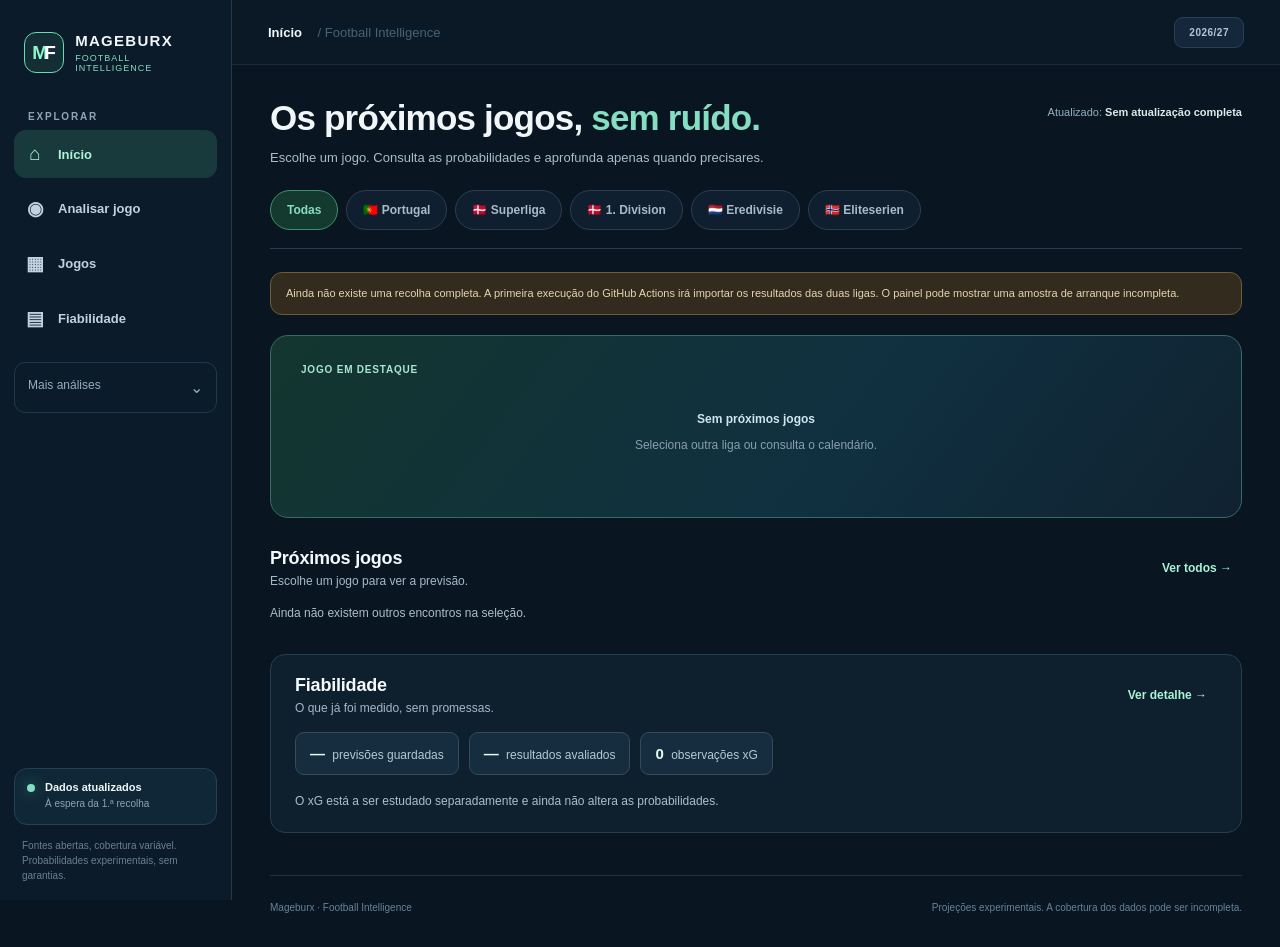
==== commit 86949af1: "ui: expose Dutch, Danish First Division and Norwegian league filters" ====
--- a/app/index.html
+++ b/app/index.html
@@ -53,7 +53,10 @@
         <div class="league-filter" role="group" aria-label="Filtrar competição">
           <button data-league="all" class="league-pill active">Todas</button>
           <button data-league="pt" class="league-pill">🇵🇹 Portugal</button>
-          <button data-league="dk" class="league-pill">🇩🇰 Dinamarca</button>
+          <button data-league="dk" class="league-pill">🇩🇰 Superliga</button>
+          <button data-league="dk2" class="league-pill">🇩🇰 1. Division</button>
+          <button data-league="nl" class="league-pill">🇳🇱 Eredivisie</button>
+          <button data-league="no" class="league-pill">🇳🇴 Eliteserien</button>
         </div>
         <div id="warning" class="warning hidden" role="status"></div>
         <div id="view"></div>
--- a/app/style.css
+++ b/app/style.css
@@ -209,3 +209,131 @@
 .fi-lineup-status{padding:13px 15px;background:#162f42;border:1px solid #34566a;border-radius:9px;margin-top:14px}
 .fi-lineup-status strong{font-size:12px;color:#e5f3f5}
 .fi-lineup-status p{font-size:11px;color:#acc8d6;margin:7px 0 0;line-height:1.65}
+
+
+/* Mageburx 6.0 — calm, match-first experience. Existing research panels remain
+   available but no longer dominate the primary user journey. */
+:root{--bg:#091521;--panel:#0f2130;--panel2:#122b3d;--edge:#294455;--text:#f1f7f9;--muted:#a8bdca;--mint:#85dec1}
+.sidebar{width:232px;background:#0b1b29;border-right:1px solid #223a4a;padding:28px 14px 17px}
+.main{width:calc(100% - 232px)}
+.brand{padding:4px 10px 34px}
+.brand b{font-size:15px;letter-spacing:1.3px}
+.brand small{letter-spacing:1px;font-size:9px}
+.side-group-label{color:#8ea7b6;margin-bottom:8px}
+.side-nav{gap:6px;margin-bottom:12px}
+.nav-item{font-size:13px;padding:13px 12px;color:#c2d2de;border-radius:12px;min-height:44px}
+.nav-item.active{background:#183a3d;color:#aff4d7}
+.nav-item:focus-visible,.league-pill:focus-visible,.ux-primary:focus-visible,
+.ux-fixture:focus-visible,.ux-link:focus-visible,.advanced-menu summary:focus-visible,
+.ux-details summary:focus-visible{outline:2px solid #a4ffdc;outline-offset:3px}
+.advanced-menu{margin:7px 0}
+.advanced-menu>summary{list-style:none;cursor:pointer;display:flex;justify-content:space-between;
+  padding:15px 13px;color:#94adbb;border:1px solid #213847;border-radius:11px;font-size:12px}
+.advanced-menu>summary::-webkit-details-marker{display:none}
+.advanced-menu[open]>summary{color:#daf0ec;background:#102837;border-color:#305062}
+.advanced-menu>summary span{font-size:16px}
+.advanced-menu .side-nav{margin:8px 0 0 8px;padding:0 0 0 10px;border-left:1px solid #355366}
+.advanced-menu .nav-item{font-size:12px;min-height:38px;padding:10px 12px}
+.sidebar-note{font-size:10px;line-height:1.5;padding:13px 8px 0}
+.status-card{padding:12px;background:#102737}
+.topbar{height:65px;background:#0b1926;padding:0 36px}
+.breadcrumb{font-size:13px;color:#cddfe7}.breadcrumb b{color:#f1f8fb}
+.breadcrumb-meta{color:#667d8a}
+.content{max-width:1120px;padding:32px 38px}
+.intro{align-items:flex-start;margin-bottom:22px}
+.intro h1{font-size:clamp(27px,3vw,35px);line-height:1.22;letter-spacing:-.8px;margin-bottom:8px}
+.intro p{font-size:13px;max-width:620px;line-height:1.55}
+.sync-inline{font-size:11px;color:#94b0bf;padding-top:9px;white-space:nowrap}
+.sync-inline strong{color:#ddeae9;font-weight:600}
+.league-filter{padding-bottom:18px;margin-bottom:23px;gap:8px}
+.league-pill{font-size:12px;padding:10px 16px;border-radius:999px;min-height:40px}
+.footer{font-size:10px;line-height:1.5}
+.panel{background:#0f2231;border-color:#284052}
+.ux-hero{padding:28px 30px;background:linear-gradient(128deg,#14362f 0%,#103040 58%,#102231 100%);border-color:#376a62}
+.ux-hero-top{display:flex;justify-content:space-between;gap:15px;align-items:center;font-size:10px;color:#a8e7d1;font-weight:750;letter-spacing:.8px}
+.ux-hero-top small{font-size:12px;font-weight:500;color:#c5d9de;letter-spacing:0}
+.ux-hero h2{font-size:clamp(20px,2.5vw,29px);line-height:1.32;letter-spacing:-.7px;margin:20px 0 9px;color:#fff}
+.ux-hero h2 em,.ux-analysis h2 em{font-style:normal;color:#8eafbb;font-weight:500}
+.ux-hero>p,.ux-desc{color:#b0c7cf;font-size:13px;line-height:1.55;margin:0 0 20px}
+.ux-prob-grid{display:grid;grid-template-columns:repeat(3,minmax(0,1fr));gap:10px;margin:22px 0 14px}
+.ux-prob{padding:17px;border:1px solid #43646b;border-radius:13px;background:#152f3e}
+.ux-prob small{display:block;font-size:12px;color:#c3d4db}
+.ux-prob strong{display:block;margin-top:9px;font-size:clamp(20px,2.7vw,31px);color:#edfdf8;font-variant-numeric:tabular-nums}
+.ux-prob-track{height:12px;border-radius:999px;overflow:hidden;display:flex;background:#253848}
+.ux-prob-track span:nth-child(1){background:#80dfb8}
+.ux-prob-track span:nth-child(2){background:#e5bc77}
+.ux-prob-track span:nth-child(3){background:#7b9dcb}
+.ux-hero-actions{display:flex;align-items:center;gap:18px;flex-wrap:wrap;margin-top:22px}
+.ux-hero-actions small{color:#aac2c7;font-size:11px}
+.ux-primary{padding:13px 21px;min-height:44px;border:0;background:#9ce9cd;color:#092b2a;border-radius:11px;font-size:13px;font-weight:800}
+.ux-primary:hover{background:#c2ffea}
+.ux-home-section{margin:30px 0}
+.ux-heading{display:flex;align-items:center;justify-content:space-between;gap:18px;margin-bottom:15px}
+.ux-heading h2{margin:0 0 5px;font-size:18px;color:#f4f9fb;letter-spacing:-.2px}
+.ux-heading p{margin:0;font-size:12px;color:#a3b9c9}
+.ux-link{border:0;background:none;color:#aaf4d4;font-size:12px;font-weight:700;padding:10px;white-space:nowrap}
+.ux-fixtures{display:grid;grid-template-columns:repeat(2,minmax(0,1fr));gap:12px}
+.ux-fixture{display:flex;flex-direction:column;align-items:flex-start;gap:10px;text-align:left;border:1px solid #2a4655;
+  border-radius:14px;padding:18px;background:#122a3b;min-width:0;color:inherit;min-height:130px}
+.ux-fixture:hover{border-color:#63aa9b;background:#173344}
+.ux-fixture small{color:#a7c0cd;font-size:11px}
+.ux-fixture strong{font-size:15px;line-height:1.4;color:#f2f8fa;font-weight:720}
+.ux-fixture strong span{color:#819aa8;font-weight:400;font-size:12px}
+.ux-fixture-link{color:#a2f3d7;font-size:12px;font-weight:700;margin-top:auto}
+.ux-muted-section{padding:20px 24px;background:#0e202e;border:1px solid #263d4e;border-radius:15px}
+.ux-stats{display:flex;gap:10px;flex-wrap:wrap;margin:17px 0}
+.ux-stats span{font-size:12px;color:#b4cbd2;border:1px solid #324d5a;border-radius:9px;background:#152d3e;padding:12px 14px}
+.ux-stats b{color:#e5faf1;font-size:15px;margin-right:4px}
+.ux-note{font-size:12px;line-height:1.65;color:#aabfca;margin:16px 0 0}
+.ux-picker{margin-bottom:16px}
+.ux-picker .body-pad{padding:19px 23px}
+.ux-picker .choice-label{font-size:11px}
+.ux-picker select{min-height:46px;font-size:13px}
+.ux-analysis{margin-bottom:17px}
+.ux-analysis .body-pad{padding:28px 30px}
+.ux-analysis h2{font-size:clamp(21px,2.6vw,29px);margin:12px 0}
+.ux-eyebrow{color:#9de4c6;font-size:11px;font-weight:700}
+.ux-context-grid{display:grid;grid-template-columns:1fr 1fr;gap:10px;margin-top:20px}
+.ux-context-grid>div{background:#173244;border:1px solid #355467;border-radius:11px;padding:16px}
+.ux-context-grid small,.ux-metric-grid small{display:block;color:#9db7c4;font-size:11px;margin-bottom:8px}
+.ux-context-grid b{font-size:14px;color:#e5f4f6}
+.ux-details{border:1px solid #2b4556;border-radius:14px;margin:18px 0;background:#102636;overflow:hidden}
+.ux-details>summary{cursor:pointer;padding:20px 24px;list-style:none;font-weight:740;color:#c6eee2;display:flex;gap:8px;justify-content:space-between;align-items:center}
+.ux-details>summary::-webkit-details-marker{display:none}
+.ux-details>summary:after{content:"⌄";font-size:18px}
+.ux-details[open]>summary:after{content:"⌃"}
+.ux-details>summary small{font-weight:400;color:#a8becc;font-size:11px}
+.ux-expanded{padding:18px;border-top:1px solid #2a4757}
+.ux-expanded>.panel{margin-bottom:14px}
+.ux-reliability{margin:0 0 18px}
+.ux-reliability .body-pad{padding:25px 29px}
+.ux-reliability h2{font-size:19px;letter-spacing:-.2px;margin:0 0 8px}
+.ux-reliability p{font-size:12px;line-height:1.65;color:#a9c1cd}
+.ux-metric-grid{display:grid;grid-template-columns:repeat(4,minmax(0,1fr));gap:12px;margin:21px 0}
+.ux-metric-grid>div{background:#152f42;border:1px solid #314d60;border-radius:12px;padding:16px}
+.ux-metric-grid strong{display:block;color:#f2fafd;font-size:25px;font-variant-numeric:tabular-nums}
+.ux-xg-card{background:#102c34}
+.ux-xg-card strong{color:#c6fbdf}
+@media(max-width:1100px){.sync-inline{display:none}}
+@media(max-width:800px){
+  .sidebar{width:265px}.main{width:100%}.content{padding:23px 20px}
+  .topbar{padding:0 20px;height:60px}.intro h1{font-size:29px}
+  .ux-hero{padding:24px}.ux-analysis .body-pad{padding:23px}
+  .ux-prob-grid{gap:7px}.ux-prob{padding:14px 12px}
+}
+@media(max-width:560px){
+  .content{padding:19px 14px}.intro{margin-bottom:17px}
+  .ux-hero{padding:20px 17px}.ux-hero-top{flex-wrap:wrap}
+  .ux-hero h2{font-size:23px}.ux-prob strong{font-size:23px}
+  .ux-fixtures{grid-template-columns:1fr}.ux-fixture{min-height:106px;padding:15px}
+  .ux-metric-grid{grid-template-columns:repeat(2,minmax(0,1fr))}
+  .ux-context-grid{grid-template-columns:1fr}
+  .ux-hero-actions{align-items:stretch}.ux-primary{width:100%}
+  .ux-heading{gap:10px}.ux-heading h2{font-size:17px}
+  .ux-details>summary{flex-wrap:wrap;font-size:13px;padding:16px}
+  .ux-expanded{padding:8px}
+  .ux-analysis .body-pad{padding:20px 16px}
+  .league-pill{padding:9px 12px;font-size:11px}
+  .breadcrumb-meta{display:none}
+}
+@media(prefers-reduced-motion:reduce){*,*::before,*::after{scroll-behavior:auto!important;transition:none!important}}
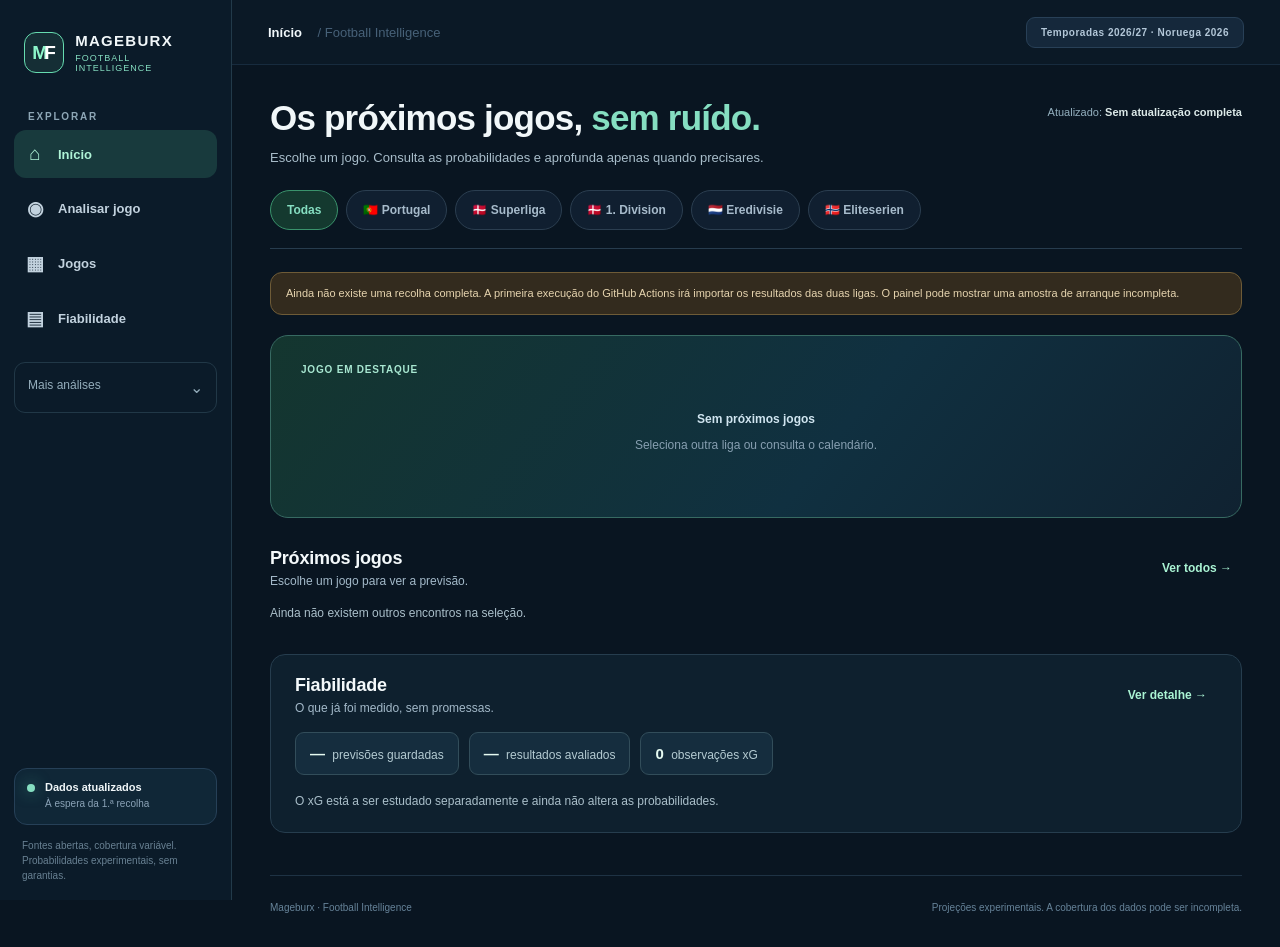
==== commit 47d1ee5c: "ui: identify Norway calendar-year season in header" ====
--- a/app/index.html
+++ b/app/index.html
@@ -40,7 +40,7 @@
           <button id="menu-button" class="icon-button mobile-only" aria-controls="sidebar" aria-expanded="false" aria-label="Abrir menu">☰</button>
           <div class="breadcrumb"><b id="view-breadcrumb">Início</b><span class="breadcrumb-meta"> / Football Intelligence</span></div>
         </div>
-        <div class="top-right"><span class="pill pale">2026/27</span></div>
+        <div class="top-right"><span class="pill pale">Temporadas 2026/27 · Noruega 2026</span></div>
       </header>
       <div class="content">
         <section class="intro">
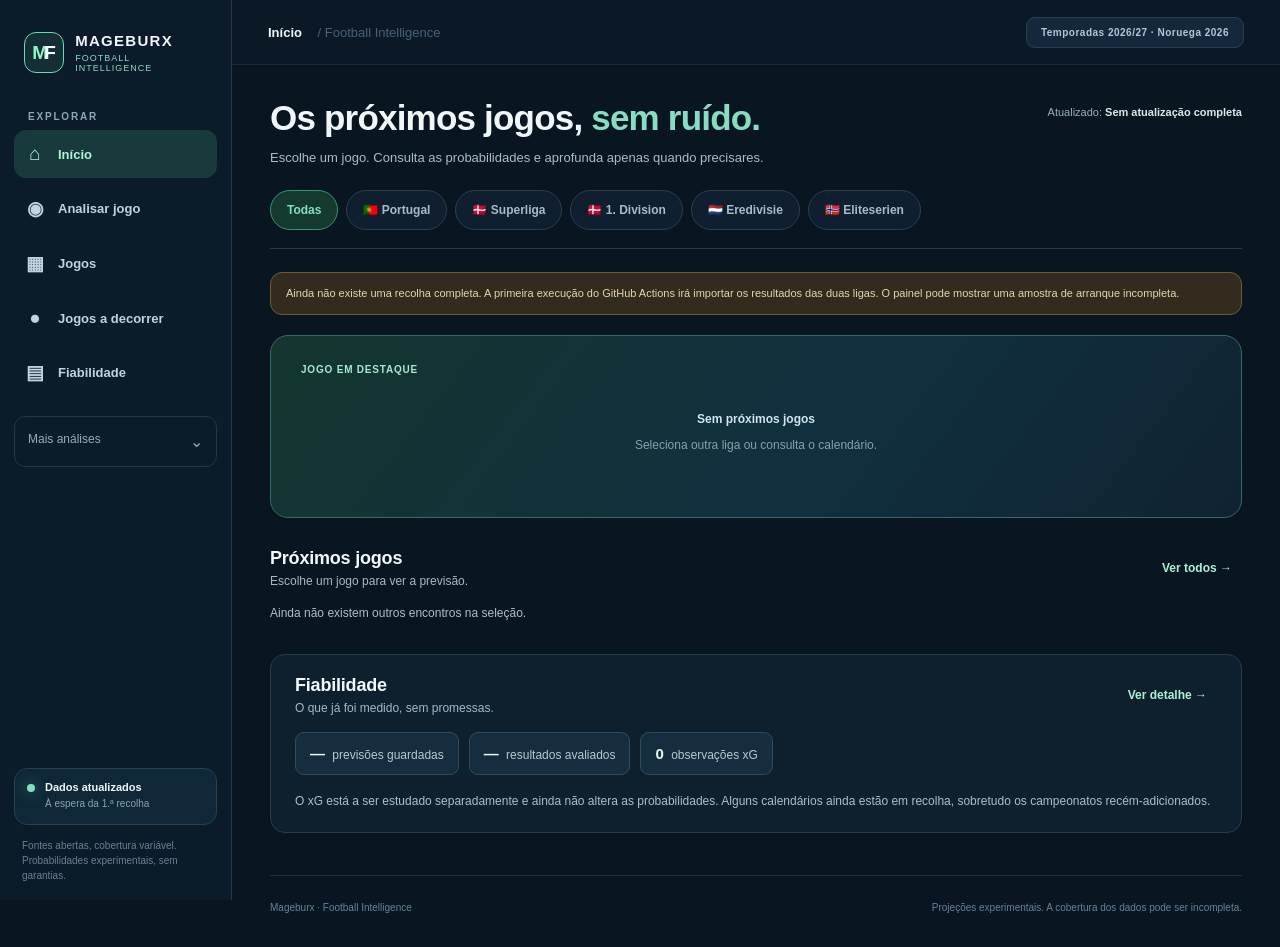
==== commit dc71ddb5: "ui: add Jogos a decorrer to main navigation" ====
--- a/app/index.html
+++ b/app/index.html
@@ -17,6 +17,7 @@
         <button class="nav-item active" data-view="overview"><span class="nicon">⌂</span> Início</button>
         <button class="nav-item" data-view="briefings"><span class="nicon">◉</span> Analisar jogo</button>
         <button class="nav-item" data-view="matches"><span class="nicon">▦</span> Jogos</button>
+        <button class="nav-item" data-view="live"><span class="nicon">●</span> Jogos a decorrer</button>
         <button class="nav-item" data-view="reliability"><span class="nicon">▤</span> Fiabilidade</button>
       </nav>
       <details id="advanced-menu" class="advanced-menu">
--- a/app/style.css
+++ b/app/style.css
@@ -337,3 +337,32 @@
   .breadcrumb-meta{display:none}
 }
 @media(prefers-reduced-motion:reduce){*,*::before,*::after{scroll-behavior:auto!important;transition:none!important}}
+
+/* Additional league filters: wrap cleanly on phones without hiding options. */
+.league-filter{display:flex;flex-wrap:wrap;gap:8px;align-items:center}
+.league-pill{flex:0 0 auto;white-space:nowrap;max-width:100%}
+@media(max-width:560px){.league-filter{gap:7px}.league-pill{font-size:11px;padding:9px 11px}
+.top-right .pill{font-size:9px;white-space:normal;text-align:center}}
+
+/* Independent league evidence lives below prospective reliability, not on home. */
+.ux-league-evidence-grid{display:grid;grid-template-columns:repeat(3,minmax(0,1fr));gap:12px;margin:18px 0}
+.ux-league-evidence-item{background:#132d3d;border:1px solid #315062;border-radius:13px;padding:18px;min-width:0}
+.ux-league-head{display:flex;flex-direction:column;gap:5px}
+.ux-league-head strong{font-size:14px;color:#eaf8f4}
+.ux-league-head span{font-size:11px;color:#9db6c2}
+.ux-league-numbers{display:flex;gap:8px;flex-wrap:wrap;margin:15px 0}
+.ux-league-numbers span{font-size:10px;color:#bad0d9}
+.ux-league-numbers b{display:block;font-size:20px;color:#f0fafb;font-variant-numeric:tabular-nums}
+.ux-league-evidence-item p{font-size:11px;line-height:1.5;color:#c9d9db;min-height:32px}
+.ux-league-score{font-size:12px;margin:12px 0;color:#a8ccca}
+.ux-league-score b{font-size:20px;color:#d5ffea;margin-left:7px}
+.ux-league-evidence-item small{display:block;line-height:1.6;color:#a5bdc7;font-size:10px}
+@media(max-width:1020px){.ux-league-evidence-grid{grid-template-columns:1fr}}
+
+/* Five-league prospective comparison: compact data first, no false ranking. */
+.fi-compare-panel .table-scroll{margin-top:16px;overflow-x:auto}
+.fi-compare-table{width:100%;min-width:690px;border-collapse:collapse}
+.fi-compare-table th,.fi-compare-table td{padding:11px 12px;vertical-align:top}
+.fi-compare-table td strong{font-size:13px}
+.fi-compare-table td small{display:block;margin-top:3px;font-size:10px;color:var(--muted,#a5b3c2);white-space:nowrap}
+.fi-compare-warning{display:block;font-size:10px;margin-top:5px;color:#ffbb91}
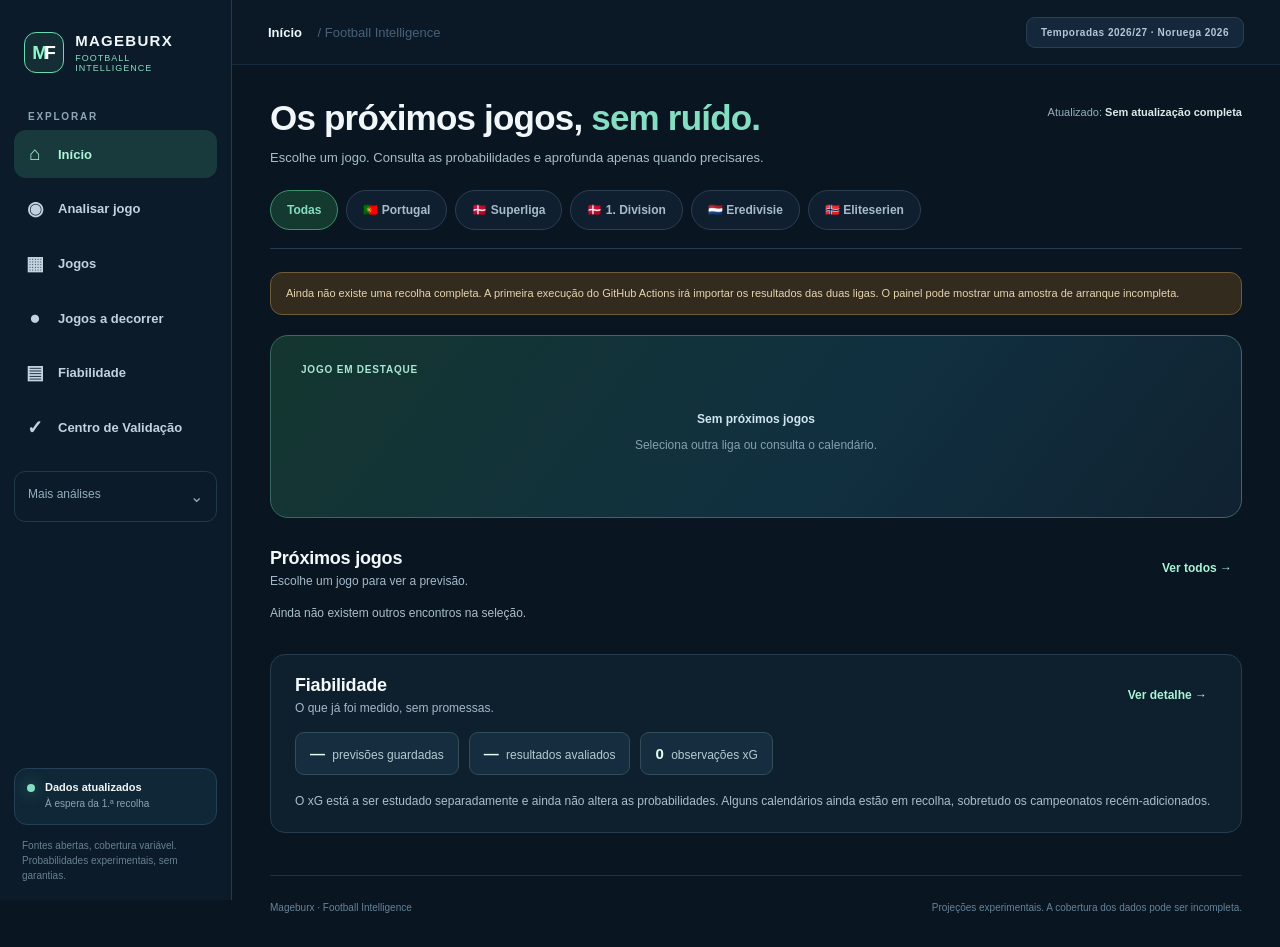
==== commit 1096c4f1: "ui: add Centro de Validação to navigation" ====
--- a/app/index.html
+++ b/app/index.html
@@ -19,6 +19,7 @@
         <button class="nav-item" data-view="matches"><span class="nicon">▦</span> Jogos</button>
         <button class="nav-item" data-view="live"><span class="nicon">●</span> Jogos a decorrer</button>
         <button class="nav-item" data-view="reliability"><span class="nicon">▤</span> Fiabilidade</button>
+        <button class="nav-item" data-view="validation"><span class="nicon">✓</span> Centro de Validação</button>
       </nav>
       <details id="advanced-menu" class="advanced-menu">
         <summary>Mais análises <span aria-hidden="true">⌄</span></summary>
--- a/app/style.css
+++ b/app/style.css
@@ -366,3 +366,28 @@
 .fi-compare-table td strong{font-size:13px}
 .fi-compare-table td small{display:block;margin-top:3px;font-size:10px;color:var(--muted,#a5b3c2);white-space:nowrap}
 .fi-compare-warning{display:block;font-size:10px;margin-top:5px;color:#ffbb91}
+
+
+/* On-demand match monitoring; live status is only from confirmed provider fields. */
+.live-toolbar{display:flex;justify-content:space-between;align-items:center;gap:12px;flex-wrap:wrap;margin:0 0 16px}
+.live-grid{padding:15px;display:grid;grid-template-columns:repeat(2,minmax(0,1fr));gap:12px}
+.live-game{padding:18px;background:#13283b;border:1px solid #2a4154;border-radius:13px;min-width:0}
+.live-game-active{border-color:#368973;background:linear-gradient(140deg,#133a36,#13283b)}
+.live-top,.live-footer{display:flex;align-items:center;justify-content:space-between;gap:10px;font-size:10px;color:#96aebe}
+.live-footer{font-size:9px;color:#7c98ab;line-height:1.5}
+.live-state{background:#24384b;color:#bad0da;border-radius:7px;padding:6px 9px;font-size:9px;font-weight:800;white-space:nowrap}
+.live-state-on{background:#1b5342;color:#9cf3ca}
+.live-teams{display:grid;grid-template-columns:minmax(0,1fr) auto minmax(0,1fr);gap:10px;align-items:center;margin:25px 0}
+.live-teams strong{font-size:12px;overflow:hidden;text-overflow:ellipsis}
+.live-teams strong:last-child{text-align:right}
+.live-score{font-size:24px;font-weight:800;letter-spacing:-.8px;color:#c6ffe1;font-variant-numeric:tabular-nums;white-space:nowrap}
+@media(max-width:800px){.live-grid{grid-template-columns:1fr}.live-teams{margin:19px 0}}
+
+/* Live scoreboard: retain today's known matches even without premium feed. */
+.live-unconfirmed{display:block;margin-top:11px;font-size:10px;color:#e7c58d;line-height:1.5}
+.live-next{padding:16px 20px 20px;border-top:1px solid #233b4b;color:#a4bdca;font-size:11px}
+.live-next strong{color:#e7f4f9}
+.live-next p{line-height:1.8;margin:8px 0 0}
+.live-next-separator{margin:0 6px;color:#58748a}
+.live-footer{flex-wrap:wrap}
+@media(max-width:600px){.live-footer{align-items:start;flex-direction:column;gap:4px}}
